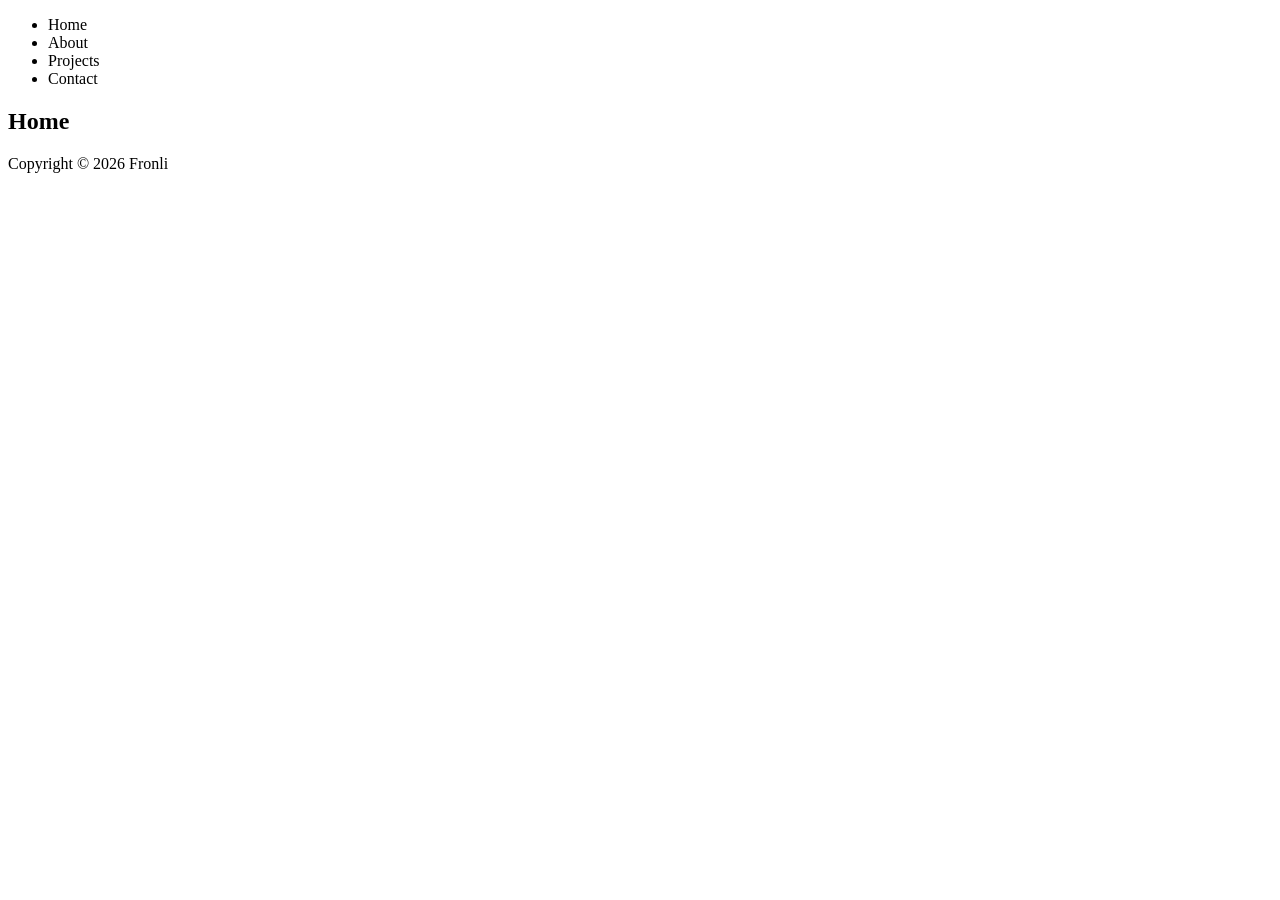
==== index.html @ c6ae8426 "Web Initialization" ====
<!DOCTYPE html>
<html lang="en">
<head>
    <meta charset="UTF-8">
    <meta name="viewport" content="width=device-width, initial-scale=1.0">
    <title>Portofolio</title>
    <link rel="stylesheet" href="style.css">
</head>
<body>
    <nav>
        <ul>
            <li>Home</li>
            <li>About</li>
            <li>Projects</li>
            <li>Contact</li>
        </ul>
    </nav>

    <main>
        <section>
            <h1>Home</h1>
        </section>
    </main>

    <footer>
        <p>Copyright &copy; 2026 Fronli</p>
    </footer>

    <script src="main.js"></script>
</body>
</html>
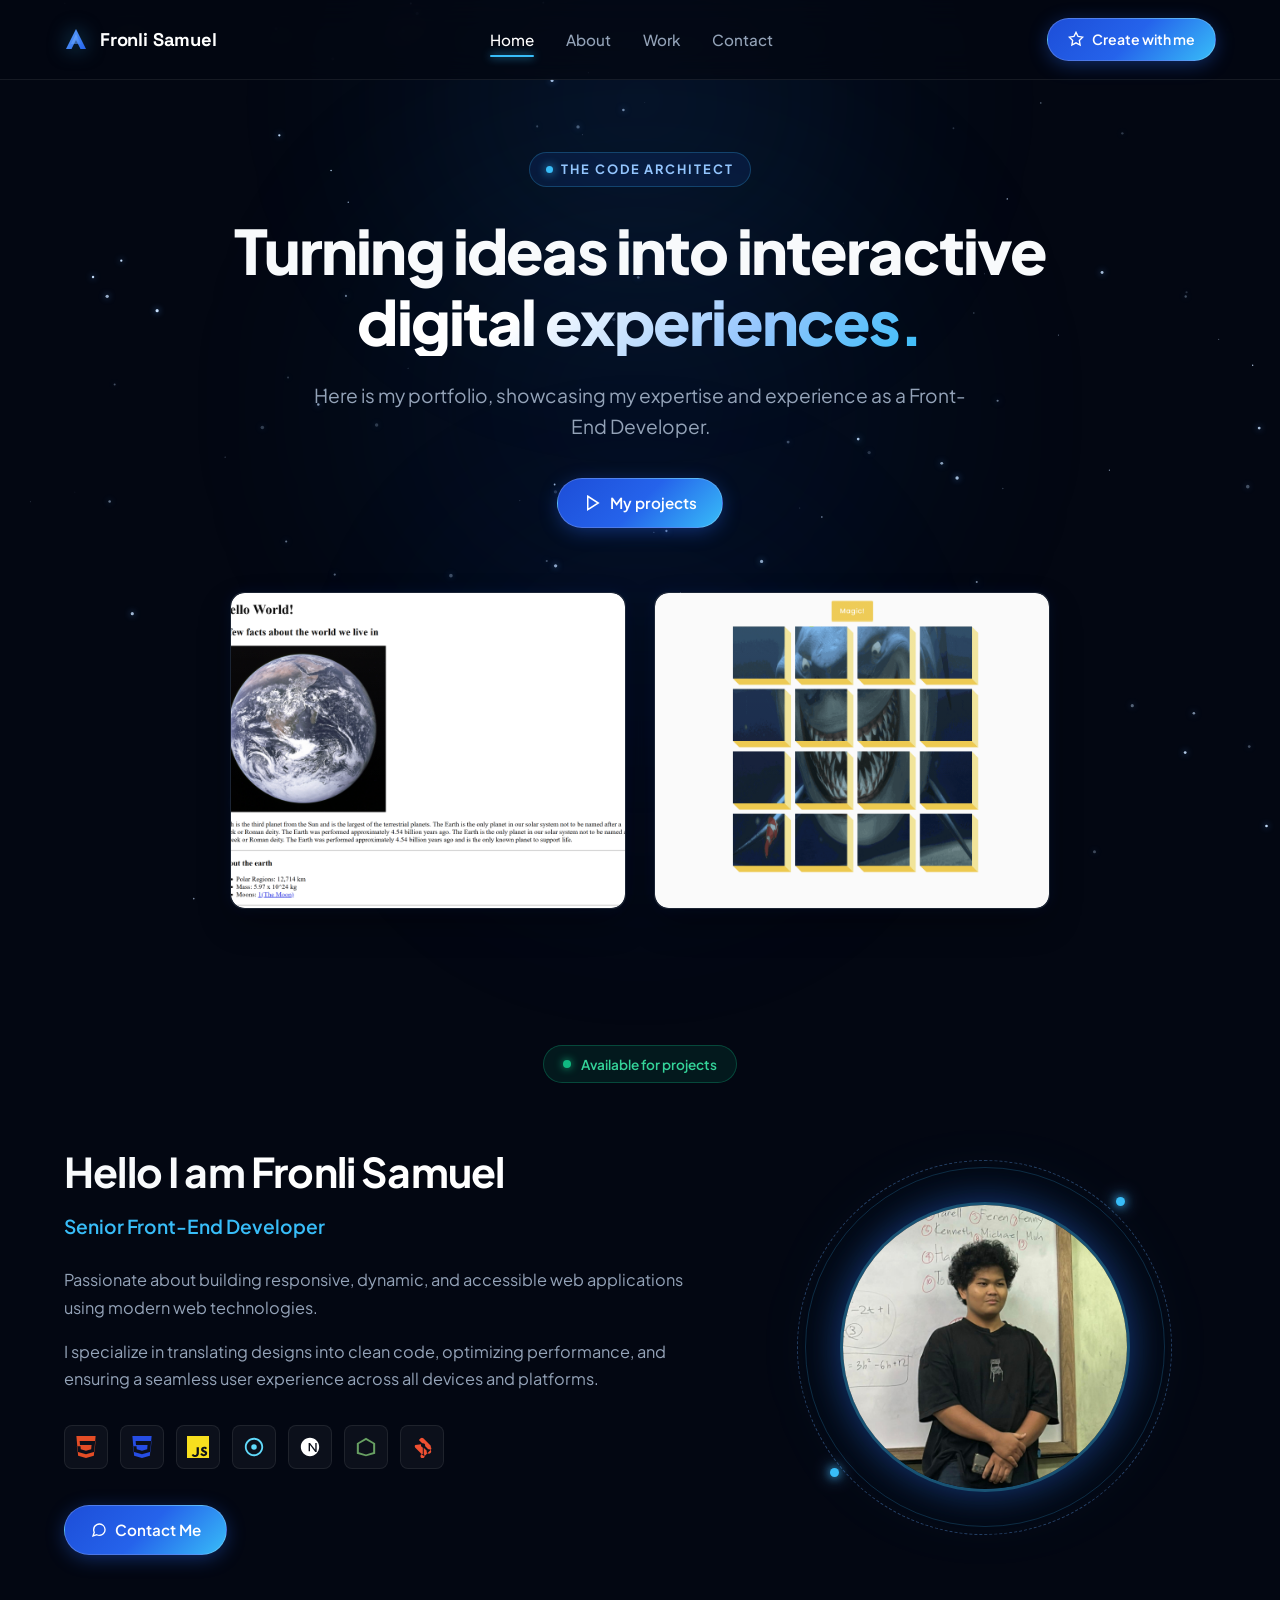
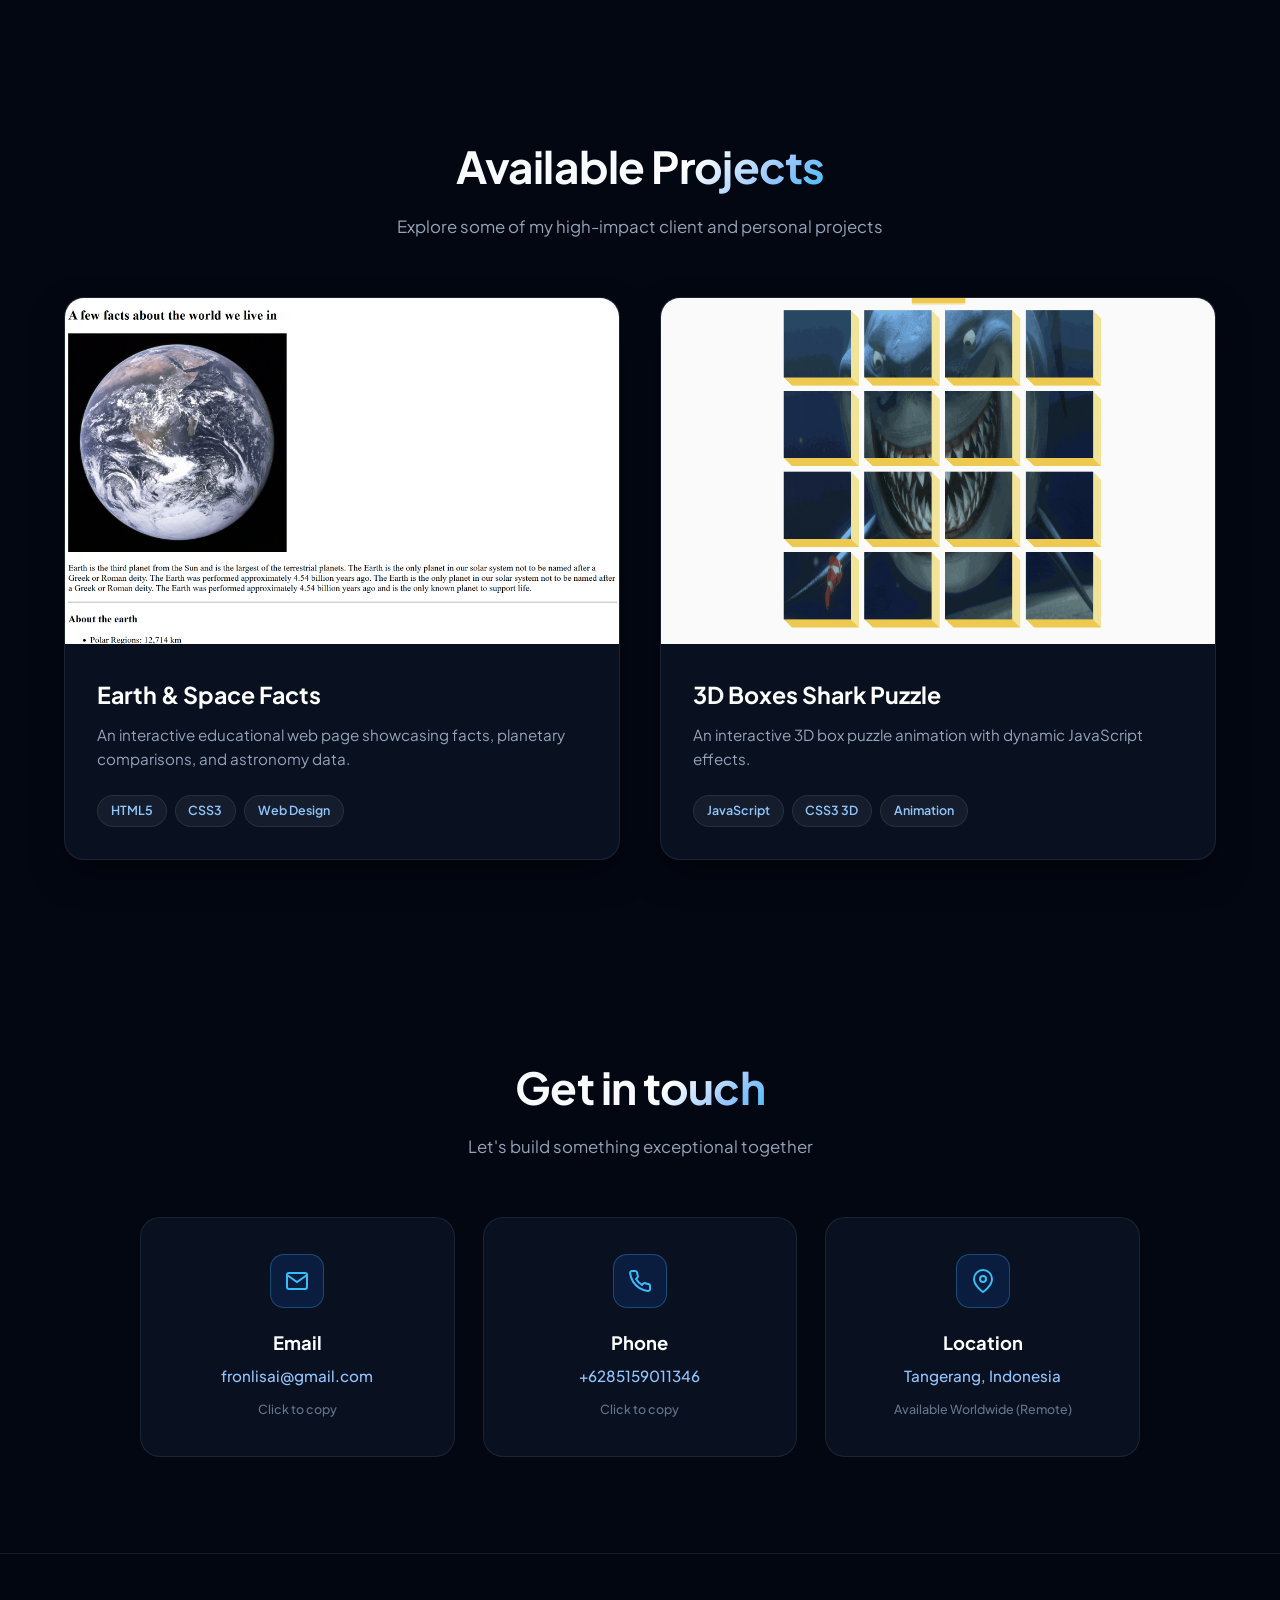
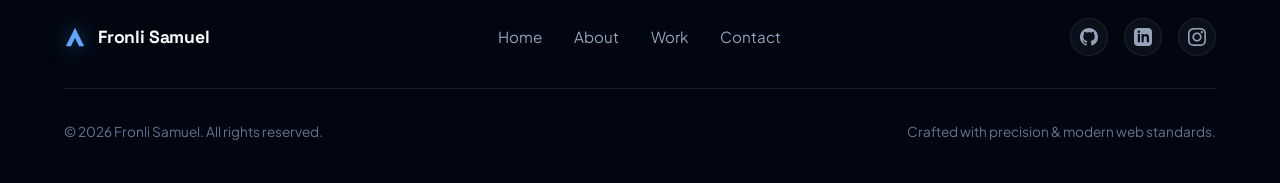
==== commit 01a87c41: "Finish Porto" ====
--- a/index.html
+++ b/index.html
@@ -1,31 +1,394 @@
 <!DOCTYPE html>
 <html lang="en">
 <head>
-    <meta charset="UTF-8">
-    <meta name="viewport" content="width=device-width, initial-scale=1.0">
-    <title>Portofolio</title>
-    <link rel="stylesheet" href="style.css">
+  <meta charset="UTF-8">
+  <meta name="viewport" content="width=device-width, initial-scale=1.0">
+  <title>Fronli Samuel | Senior Front-End Developer Portfolio</title>
+  <meta name="description" content="Portfolio of Fronli Samuel, a Senior Front-End Developer crafting modern, high-performance, and interactive digital web experiences.">
+  
+  <link rel="preconnect" href="https://fonts.googleapis.com">
+  <link rel="preconnect" href="https://fonts.gstatic.com" crossorigin>
+  <link href="https://fonts.googleapis.com/css2?family=Plus+Jakarta+Sans:wght@300;400;500;600;700;800&family=Space+Grotesk:wght@500;700&display=swap" rel="stylesheet">
+  
+  <link rel="stylesheet" href="style.css">
 </head>
 <body>
-    <nav>
-        <ul>
-            <li>Home</li>
-            <li>About</li>
-            <li>Projects</li>
-            <li>Contact</li>
+
+  <canvas id="stars-canvas" class="stars-canvas"></canvas>
+  <div class="ambient-glow glow-top"></div>
+  <div class="ambient-glow glow-middle"></div>
+  <div class="ambient-glow glow-bottom"></div>
+
+  <header class="navbar-wrapper">
+    <nav class="navbar" id="navbar">
+      <a href="#home" class="nav-brand">
+        <span class="brand-icon">
+          <svg width="24" height="24" viewBox="0 0 24 24" fill="none" xmlns="http://www.w3.org/2000/svg">
+            <path d="M12 2L2 22H7.5L12 13L16.5 22H22L12 2Z" fill="url(#brandGrad)" />
+            <path d="M12 7L7 17H17L12 7Z" fill="url(#brandGrad2)" opacity="0.6"/>
+            <defs>
+              <linearGradient id="brandGrad" x1="2" y1="2" x2="22" y2="22" gradientUnits="userSpaceOnUse">
+                <stop stop-color="#60A5FA"/>
+                <stop offset="1" stop-color="#2563EB"/>
+              </linearGradient>
+              <linearGradient id="brandGrad2" x1="7" y1="7" x2="17" y2="17" gradientUnits="userSpaceOnUse">
+                <stop stop-color="#93C5FD"/>
+                <stop offset="1" stop-color="#3B82F6"/>
+              </linearGradient>
+            </defs>
+          </svg>
+        </span>
+        <span class="brand-name">Fronli Samuel</span>
+      </a>
+
+      <ul class="nav-links">
+        <li><a href="#home" class="nav-link active">Home</a></li>
+        <li><a href="#about" class="nav-link">About</a></li>
+        <li><a href="#works" class="nav-link">Work</a></li>
+        <li><a href="#contact" class="nav-link">Contact</a></li>
+      </ul>
+
+      <div class="nav-cta-wrapper">
+        <a href="#contact" class="btn btn-primary btn-pill nav-btn">
+          <svg class="btn-icon" width="16" height="16" viewBox="0 0 24 24" fill="none" stroke="currentColor" stroke-width="2">
+            <path d="M12 2L15.09 8.26L22 9.27L17 14.14L18.18 21.02L12 17.77L5.82 21.02L7 14.14L2 9.27L8.91 8.26L12 2Z"></path>
+          </svg>
+          <span>Create with me</span>
+        </a>
+      </div>
+
+      <button class="mobile-menu-btn" id="mobile-toggle" aria-label="Toggle navigation menu">
+        <span class="bar"></span>
+        <span class="bar"></span>
+        <span class="bar"></span>
+      </button>
+    </nav>
+
+    <div class="mobile-drawer" id="mobile-drawer">
+      <ul class="mobile-nav-links">
+        <li><a href="#home" class="mobile-link">Home</a></li>
+        <li><a href="#about" class="mobile-link">About</a></li>
+        <li><a href="#works" class="mobile-link">Work</a></li>
+        <li><a href="#contact" class="mobile-link">Contact</a></li>
+      </ul>
+      <div class="mobile-drawer-cta">
+        <a href="#contact" class="btn btn-primary btn-pill full-width">
+          <svg class="btn-icon" width="16" height="16" viewBox="0 0 24 24" fill="none" stroke="currentColor" stroke-width="2">
+            <path d="M12 2L15.09 8.26L22 9.27L17 14.14L18.18 21.02L12 17.77L5.82 21.02L7 14.14L2 9.27L8.91 8.26L12 2Z"></path>
+          </svg>
+          <span>Create with me</span>
+        </a>
+      </div>
+    </div>
+  </header>
+
+  <section class="hero-section" id="home">
+    <div class="container hero-container">
+      
+      <div class="hero-badge">
+        <span class="badge-dot"></span>
+        <span class="badge-text">THE CODE ARCHITECT</span>
+      </div>
+
+      <h1 class="hero-title">
+        Turning ideas into interactive <br>
+        <span class="text-gradient">digital experiences.</span>
+      </h1>
+
+      <p class="hero-subtitle">
+        Here is my portfolio, showcasing my expertise and experience as a Front-End Developer.
+      </p>
+      <div class="hero-actions">
+        <a href="#works" class="btn btn-primary btn-pill">
+          <svg class="btn-icon" width="18" height="18" viewBox="0 0 24 24" fill="none" stroke="currentColor" stroke-width="2">
+            <polygon points="5 3 19 12 5 21 5 3"></polygon>
+          </svg>
+          <span>My projects</span>
+        </a>
+      </div>
+
+      <div class="hero-cards-wrapper">
+        <div class="hero-cards-grid">
+          <div class="hero-card" data-tilt>
+            <div class="card-inner">
+              <img src="assets/project_1.png" alt="Earth Project Preview" loading="lazy">
+              <div class="card-glass-glow"></div>
+            </div>
+          </div>
+          <div class="hero-card" data-tilt>
+            <div class="card-inner">
+              <img src="assets/project_2.png" alt="Shark Puzzle Project Preview" loading="lazy">
+              <div class="card-glass-glow"></div>
+            </div>
+          </div>
+        </div>
+      </div>
+
+    </div>
+  </section>
+
+  <section class="about-section" id="about">
+    <div class="container">
+      
+      <div class="section-center-badge">
+        <div class="status-pill">
+          <span class="status-indicator"></span>
+          <span>Available for projects</span>
+        </div>
+      </div>
+
+      <div class="about-grid">
+        <div class="about-content">
+          <h2 class="about-title">Hello I am <span class="text-white">Fronli Samuel</span></h2>
+          <h3 class="about-role">Senior Front-End Developer</h3>
+
+          <div class="about-description">
+            <p>
+              Passionate about building responsive, dynamic, and accessible web applications using modern web technologies.
+            </p>
+            <p>
+              I specialize in translating designs into clean code, optimizing performance, and ensuring a seamless user experience across all devices and platforms.
+            </p>
+          </div>
+
+          <div class="tech-stack-row">
+            <div class="tech-badge" title="HTML5">
+              <svg width="22" height="22" viewBox="0 0 24 24" fill="#E44D26">
+                <path d="M1.5 0h21l-1.91 21.563L11.97 24l-8.58-2.437L1.5 0zm17.43 5.48H5.07l.38 4.29h12.63l-.42 4.7-5.69 1.58-5.69-1.58-.29-3.23H2.03l.53 6.02 9.41 2.61 9.41-2.61.99-11.78z"/>
+              </svg>
+            </div>
+            <div class="tech-badge" title="CSS3">
+              <svg width="22" height="22" viewBox="0 0 24 24" fill="#264DE4">
+                <path d="M1.5 0h21l-1.91 21.563L11.97 24l-8.58-2.437L1.5 0zm17.43 5.48H5.07l.38 4.29h12.63l-.42 4.7-5.69 1.58-5.69-1.58-.29-3.23H2.03l.53 6.02 9.41 2.61 9.41-2.61.99-11.78z"/>
+              </svg>
+            </div>
+            <div class="tech-badge" title="JavaScript">
+              <svg width="22" height="22" viewBox="0 0 24 24" fill="#F7DF1E">
+                <path d="M0 0h24v24H0V0zm22.034 18.276c-.175-1.017-.835-1.879-2.585-2.585l-.621-.252c-.777-.31-.971-.563-.971-.971 0-.447.33-.777.932-.777.621 0 .971.272 1.282.816l1.825-1.126c-.66-1.165-1.631-1.631-3.107-1.631-2.097 0-3.417 1.282-3.417 3.01 0 1.417.854 2.291 2.447 2.951l.621.252c.913.388 1.165.699 1.165 1.184 0 .524-.466.893-1.204.893-1.029 0-1.553-.524-2.02-1.398l-1.883 1.087c.757 1.553 1.961 2.272 3.903 2.272 2.291 0 3.65-1.282 3.65-3.37zm-9.049-5.903H10.5v6.524c0 1.379-.699 1.942-1.845 1.942-.874 0-1.456-.447-1.786-1.087l-1.806 1.107c.718 1.456 1.845 2.078 3.592 2.078 2.505 0 4.32-1.359 4.32-4.039V12.373z"/>
+              </svg>
+            </div>
+            <div class="tech-badge" title="React">
+              <svg width="22" height="22" viewBox="0 0 24 24" fill="#61DAFB">
+                <path d="M12 9a3 3 0 100 6 3 3 0 000-6zm0-7C6.477 2 2 6.477 2 12s4.477 10 10 10 10-4.477 10-10S17.523 2 12 2zm0 18c-4.411 0-8-3.589-8-8s3.589-8 8-8 8 3.589 8 8-3.589 8-8 8z"/>
+              </svg>
+            </div>
+            <div class="tech-badge" title="Next.js">
+              <svg width="22" height="22" viewBox="0 0 24 24" fill="#ffffff">
+                <path d="M11.99 2C6.472 2 2 6.473 2 11.99c0 5.518 4.472 9.99 9.99 9.99 5.519 0 9.99-4.472 9.99-9.99C21.98 6.473 17.509 2 11.99 2zm5.72 15.34l-5.69-7.39v6.55H10.5V7.52h1.56l5.7 7.42V7.52h1.52v9.82h-.57z"/>
+              </svg>
+            </div>
+            <div class="tech-badge" title="Node.js">
+              <svg width="22" height="22" viewBox="0 0 24 24" fill="#68A063">
+                <path d="M12 2l10 5.8v11.6L12 22 2 19.4V7.8L12 2zm0 2.3L4.2 8.7v8.9L12 20.3l7.8-2.7V8.7L12 4.3z"/>
+              </svg>
+            </div>
+            <div class="tech-badge" title="Git">
+              <svg width="22" height="22" viewBox="0 0 24 24" fill="#F05032">
+                <path d="M21.6 10.6l-8.2-8.2c-.8-.8-2.1-.8-2.9 0L8.6 4.3l3.6 3.6c.9-.3 1.9 0 2.5.6.7.7.9 1.7.6 2.5l3.5 3.5c.9-.3 1.9 0 2.5.6 1 .9 1 2.5 0 3.5s-2.5 1-3.5 0c-.7-.7-.9-1.8-.6-2.6l-3.3-3.3v7.3c.3.2.6.5.7.9.6 1.1.2 2.5-.9 3.1-1.1.6-2.5.2-3.1-.9-.6-1.1-.2-2.5.9-3.1.4-.2.9-.3 1.4-.2v-7.3c-.5-.1-1-.4-1.4-.9-.7-.7-.8-1.8-.4-2.7L4.7 9.8c-.8.8-.8 2.1 0 2.9l8.2 8.2c.8.8 2.1.8 2.9 0l5.8-5.8c.8-.8.8-2.1 0-2.9z"/>
+              </svg>
+            </div>
+          </div>
+
+          <div class="about-action">
+            <a href="#contact" class="btn btn-primary btn-pill">
+              <svg class="btn-icon" width="16" height="16" viewBox="0 0 24 24" fill="none" stroke="currentColor" stroke-width="2">
+                <path d="M21 11.5a8.38 8.38 0 0 1-.9 3.8 8.5 8.5 0 0 1-7.6 4.7 8.38 8.38 0 0 1-3.8-.9L3 21l1.9-5.7a8.38 8.38 0 0 1-.9-3.8 8.5 8.5 0 0 1 4.7-7.6 8.38 8.38 0 0 1 3.8-.9h.5a8.48 8.48 0 0 1 8 8v.5z"></path>
+              </svg>
+              <span>Contact Me</span>
+            </a>
+          </div>
+        </div>
+
+        <div class="about-visual">
+          <div class="avatar-orbit-container">
+            <div class="orbit-glow-back"></div>
+            <div class="orbit-ring orbit-ring-outer"></div>
+            <div class="orbit-ring orbit-ring-dashed"></div>
+            <div class="orbit-dot dot-1"></div>
+            <div class="orbit-dot dot-2"></div>
+            <div class="avatar-frame">
+              <img src="assets/fronli calc photo.jpg" alt="Fronli Samuel Portrait" class="avatar-img" loading="lazy">
+            </div>
+          </div>
+        </div>
+      </div>
+
+    </div>
+  </section>
+
+  <section class="works-section" id="works">
+    <div class="container">
+      
+      <div class="section-header text-center">
+        <h2 class="section-title">Available <span class="text-gradient">Projects</span></h2>
+        <p class="section-subtitle">Explore some of my high-impact client and personal projects</p>
+      </div>
+
+      <div class="works-grid">
+        
+        <div class="work-card">
+          <div class="work-image-container">
+            <img src="assets/project_1.png" alt="Earth Information Platform" loading="lazy">
+            <div class="work-overlay">
+              <a href="earth/earth.html" target="_blank" class="btn btn-primary btn-pill btn-sm">
+                <span>View Details</span>
+                <svg width="14" height="14" viewBox="0 0 24 24" fill="none" stroke="currentColor" stroke-width="2">
+                  <line x1="5" y1="12" x2="19" y2="12"></line>
+                  <polyline points="12 5 19 12 12 19"></polyline>
+                </svg>
+              </a>
+            </div>
+          </div>
+          <div class="work-content">
+            <h3 class="work-title">Earth & Space Facts</h3>
+            <p class="work-desc">
+              An interactive educational web page showcasing facts, planetary comparisons, and astronomy data.
+            </p>
+            <div class="work-tags">
+              <span class="tag">HTML5</span>
+              <span class="tag">CSS3</span>
+              <span class="tag">Web Design</span>
+            </div>
+          </div>
+        </div>
+
+        <div class="work-card">
+          <div class="work-image-container">
+            <img src="assets/project_2.png" alt="3D Boxes Shark Puzzle" loading="lazy">
+            <div class="work-overlay">
+              <a href="hiu/index.html" target="_blank" class="btn btn-primary btn-pill btn-sm">
+                <span>View Details</span>
+                <svg width="14" height="14" viewBox="0 0 24 24" fill="none" stroke="currentColor" stroke-width="2">
+                  <line x1="5" y1="12" x2="19" y2="12"></line>
+                  <polyline points="12 5 19 12 12 19"></polyline>
+                </svg>
+              </a>
+            </div>
+          </div>
+          <div class="work-content">
+            <h3 class="work-title">3D Boxes Shark Puzzle</h3>
+            <p class="work-desc">
+              An interactive 3D box puzzle animation with dynamic JavaScript effects.
+            </p>
+            <div class="work-tags">
+              <span class="tag">JavaScript</span>
+              <span class="tag">CSS3 3D</span>
+              <span class="tag">Animation</span>
+            </div>
+          </div>
+        </div>
+
+      </div>
+
+    </div>
+  </section>
+
+  <section class="contact-section" id="contact">
+    <div class="container">
+      
+      <div class="section-header text-center">
+        <h2 class="section-title">Get in <span class="text-gradient">touch</span></h2>
+        <p class="section-subtitle">Let's build something exceptional together</p>
+      </div>
+
+      <div class="contact-grid">
+        
+        <div class="contact-card" data-copy="alex.vance@example.com">
+          <div class="contact-icon-frame">
+            <svg width="24" height="24" viewBox="0 0 24 24" fill="none" stroke="currentColor" stroke-width="2">
+              <rect x="2" y="4" width="20" height="16" rx="2"></rect>
+              <path d="M22 6L12 13L2 6"></path>
+            </svg>
+          </div>
+          <h4 class="contact-label">Email</h4>
+          <p class="contact-value">fronlisai@gmail.com</p>
+          <span class="contact-hint">Click to copy</span>
+        </div>
+
+        <div class="contact-card" data-copy="+62865159011346">
+          <div class="contact-icon-frame">
+            <svg width="24" height="24" viewBox="0 0 24 24" fill="none" stroke="currentColor" stroke-width="2">
+              <path d="M22 16.92v3a2 2 0 0 1-2.18 2 19.79 19.79 0 0 1-8.63-3.07 19.5 19.5 0 0 1-6-6 19.79 19.79 0 0 1-3.07-8.67A2 2 0 0 1 4.11 2h3a2 2 0 0 1 2 1.72 12.84 12.84 0 0 0 .7 2.81 2 2 0 0 1-.45 2.11L8.09 9.91a16 16 0 0 0 6 6l1.27-1.27a2 2 0 0 1 2.11-.45 12.84 12.84 0 0 0 2.81.7A2 2 0 0 1 22 16.92z"></path>
+            </svg>
+          </div>
+          <h4 class="contact-label">Phone</h4>
+          <p class="contact-value">+6285159011346</p>
+          <span class="contact-hint">Click to copy</span>
+        </div>
+
+        <div class="contact-card">
+          <div class="contact-icon-frame">
+            <svg width="24" height="24" viewBox="0 0 24 24" fill="none" stroke="currentColor" stroke-width="2">
+              <path d="M21 10c0 7-9 13-9 13s-9-6-9-13a9 9 0 0 1 18 0z"></path>
+              <circle cx="12" cy="10" r="3"></circle>
+            </svg>
+          </div>
+          <h4 class="contact-label">Location</h4>
+          <p class="contact-value">Tangerang, Indonesia</p>
+          <span class="contact-hint">Available Worldwide (Remote)</span>
+        </div>
+
+      </div>
+
+    </div>
+  </section>
+
+  <footer class="footer">
+    <div class="container footer-container">
+      
+      <div class="footer-row">
+        <a href="#home" class="nav-brand footer-brand">
+          <span class="brand-icon">
+            <svg width="22" height="22" viewBox="0 0 24 24" fill="none">
+              <path d="M12 2L2 22H7.5L12 13L16.5 22H22L12 2Z" fill="#60A5FA" />
+            </svg>
+          </span>
+          <span class="brand-name">Fronli Samuel</span>
+        </a>
+
+        <ul class="footer-links">
+          <li><a href="#home">Home</a></li>
+          <li><a href="#about">About</a></li>
+          <li><a href="#works">Work</a></li>
+          <li><a href="#contact">Contact</a></li>
         </ul>
-    </nav>
-
-    <main>
-        <section>
-            <h1>Home</h1>
-        </section>
-    </main>
-
-    <footer>
-        <p>Copyright &copy; 2026 Fronli</p>
-    </footer>
-
-    <script src="main.js"></script>
+
+        <div class="footer-socials">
+          <a href="https://github.com/Fronli" target="_blank" rel="noopener noreferrer" class="social-icon" aria-label="GitHub">
+            <svg width="18" height="18" viewBox="0 0 24 24" fill="currentColor">
+              <path d="M12 0C5.37 0 0 5.37 0 12c0 5.31 3.435 9.795 8.205 11.385.6.105.825-.255.825-.57 0-.285-.015-1.23-.015-2.235-3.015.555-3.795-.735-4.035-1.41-.135-.345-.72-1.41-1.23-1.695-.42-.225-1.02-.78-.015-.795.945-.015 1.62.87 1.845 1.23 1.08 1.815 2.805 1.305 3.495.99.105-.78.42-1.305.765-1.605-2.67-.3-5.46-1.335-5.46-5.925 0-1.305.465-2.385 1.23-3.225-.12-.3-.54-1.53.12-3.18 0 0 1.005-.315 3.3 1.23.96-.27 1.98-.405 3-.405s2.04.135 3 .405c2.295-1.56 3.3-1.23 3.3-1.23.66 1.65.24 2.88.12 3.18.765.84 1.23 1.905 1.23 3.225 0 4.605-2.805 5.625-5.475 5.925.435.375.81 1.095.81 2.22 0 1.605-.015 2.895-.015 3.3 0 .315.225.69.825.57A12.02 12.02 0 0024 12c0-6.63-5.37-12-12-12z"/>
+            </svg>
+          </a>
+          <a href="https://www.linkedin.com/in/fronli-imanuel-a98012332" target="_blank" rel="noopener noreferrer" class="social-icon" aria-label="LinkedIn">
+            <svg width="18" height="18" viewBox="0 0 24 24" fill="currentColor">
+              <path d="M19 0h-14c-2.761 0-5 2.239-5 5v14c0 2.761 2.239 5 5 5h14c2.762 0 5-2.239 5-5v-14c0-2.761-2.238-5-5-5zm-11 19h-3v-11h3v11zm-1.5-12.268c-.966 0-1.75-.79-1.75-1.764s.784-1.764 1.75-1.764 1.75.79 1.75 1.764-.783 1.764-1.75 1.764zm13.5 12.268h-3v-5.604c0-3.368-4-3.113-4 0v5.604h-3v-11h3v1.765c1.396-2.586 7-2.777 7 2.476v6.759z"/>
+            </svg>
+          </a>
+          <a href="https://www.instagram.com/fronli_/" target="_blank" rel="noopener noreferrer" class="social-icon" aria-label="Instagram">
+            <svg width="18" height="18" viewBox="0 0 24 24" fill="currentColor">
+              <path d="M12 2.163c3.204 0 3.584.012 4.85.07 3.252.148 4.771 1.691 4.919 4.919.058 1.265.069 1.645.069 4.849 0 3.205-.012 3.584-.069 4.849-.149 3.225-1.664 4.771-4.919 4.919-1.266.058-1.644.07-4.85.07-3.204 0-3.584-.012-4.849-.07-3.26-.149-4.771-1.699-4.919-4.92-.058-1.265-.07-1.644-.07-4.849 0-3.204.013-3.583.07-4.849.149-3.227 1.664-4.771 4.919-4.919 1.266-.057 1.645-.069 4.849-.069zm0-2.163c-3.259 0-3.667.014-4.947.072-4.358.2-6.78 2.618-6.98 6.98-.059 1.281-.073 1.689-.073 4.948 0 3.259.014 3.668.072 4.948.2 4.358 2.618 6.78 6.98 6.98 1.281.058 1.689.072 4.948.072 3.259 0 3.668-.014 4.948-.072 4.354-.2 6.782-2.618 6.979-6.98.059-1.28.073-1.689.073-4.948 0-3.259-.014-3.667-.072-4.947-.196-4.354-2.617-6.78-6.979-6.98-1.281-.059-1.69-.073-4.949-.073zm0 5.838c-3.403 0-6.162 2.759-6.162 6.162s2.759 6.163 6.162 6.163 6.162-2.759 6.162-6.163c0-3.403-2.759-6.162-6.162-6.162zm0 10.162c-2.209 0-4-1.79-4-4 0-2.209 1.791-4 4-4s4 1.791 4 4c0 2.21-1.791 4-4 4zm6.406-11.845c-.796 0-1.441.645-1.441 1.44s.645 1.44 1.441 1.44c.795 0 1.439-.645 1.439-1.44s-.644-1.44-1.439-1.44z"/>
+            </svg>
+          </a>
+        </div>
+      </div>
+
+      <div class="footer-divider"></div>
+
+      <div class="footer-bottom">
+        <p class="copyright">© 2026 Fronli Samuel. All rights reserved.</p>
+        <p class="credit">Crafted with precision & modern web standards.</p>
+      </div>
+
+    </div>
+  </footer>
+
+  <div class="toast-notification" id="toast">
+    <svg width="16" height="16" viewBox="0 0 24 24" fill="none" stroke="currentColor" stroke-width="2">
+      <path d="M20 6L9 17L4 12"></path>
+    </svg>
+    <span id="toast-text">Copied to clipboard!</span>
+  </div>
+
+  <script src="main.js"></script>
 </body>
-</html>+</html>
--- a/style.css
+++ b/style.css
@@ -0,0 +1,1414 @@
+:root {
+  --bg-dark: #030712;
+  --bg-card: rgba(13, 23, 42, 0.65);
+  --bg-card-hover: rgba(20, 35, 65, 0.75);
+  --bg-glass-input: rgba(255, 255, 255, 0.04);
+  
+  --border-subtle: rgba(255, 255, 255, 0.08);
+  --border-medium: rgba(255, 255, 255, 0.16);
+  --border-focus: #3b82f6;
+  
+  --primary-blue: #2563eb;
+  --primary-gradient: linear-gradient(135deg, #1d4ed8 0%, #2563eb 50%, #38bdf8 100%);
+  --cyan-accent: #38bdf8;
+  --cyan-glow: rgba(56, 189, 248, 0.35);
+  --blue-glow: rgba(37, 99, 235, 0.45);
+  
+  --text-main: #f8fafc;
+  --text-muted: #94a3b8;
+  --text-dim: #64748b;
+  
+  --font-sans: 'Plus Jakarta Sans', -apple-system, BlinkMacSystemFont, 'Segoe UI', Roboto, sans-serif;
+  --font-display: 'Space Grotesk', var(--font-sans);
+  
+  --radius-sm: 8px;
+  --radius-md: 14px;
+  --radius-lg: 20px;
+  --radius-pill: 9999px;
+  
+  --transition-fast: 0.2s ease;
+  --transition-normal: 0.3s cubic-bezier(0.16, 1, 0.3, 1);
+  --transition-slow: 0.6s cubic-bezier(0.16, 1, 0.3, 1);
+}
+
+/* --- Global Reset & Base Styles --- */
+*, *::before, *::after {
+  box-sizing: border-box;
+  margin: 0;
+  padding: 0;
+}
+
+html {
+  scroll-behavior: smooth;
+  font-size: 16px;
+  color-scheme: dark;
+}
+
+body {
+  font-family: var(--font-sans);
+  background-color: var(--bg-dark);
+  color: var(--text-main);
+  min-height: 100vh;
+  overflow-x: hidden;
+  line-height: 1.6;
+  position: relative;
+  -webkit-font-smoothing: antialiased;
+  -moz-osx-font-smoothing: grayscale;
+}
+
+img {
+  max-width: 100%;
+  height: auto;
+  display: block;
+}
+
+a {
+  color: inherit;
+  text-decoration: none;
+  transition: var(--transition-fast);
+}
+
+button {
+  font-family: inherit;
+  cursor: pointer;
+  border: none;
+  outline: none;
+  background: none;
+}
+
+.container {
+  width: 100%;
+  max-width: 1200px;
+  margin: 0 auto;
+  padding: 0 1.5rem;
+}
+
+/* --- Dynamic Background Canvas & Ambient Lights --- */
+.stars-canvas {
+  position: fixed;
+  top: 0;
+  left: 0;
+  width: 100vw;
+  height: 100vh;
+  z-index: -2;
+  pointer-events: none;
+}
+
+.ambient-glow {
+  position: fixed;
+  border-radius: 50%;
+  filter: blur(120px);
+  pointer-events: none;
+  z-index: -1;
+  opacity: 0.45;
+}
+
+.glow-top {
+  width: 600px;
+  height: 400px;
+  top: -100px;
+  left: 50%;
+  transform: translateX(-50%);
+  background: radial-gradient(circle, rgba(37, 99, 235, 0.4) 0%, rgba(56, 189, 248, 0.15) 50%, transparent 80%);
+}
+
+.glow-middle {
+  width: 700px;
+  height: 500px;
+  top: 45%;
+  left: 50%;
+  transform: translate(-50%, -50%);
+  background: radial-gradient(circle, rgba(30, 64, 175, 0.35) 0%, rgba(14, 165, 233, 0.1) 60%, transparent 80%);
+}
+
+.glow-bottom {
+  width: 600px;
+  height: 400px;
+  bottom: 0;
+  left: 50%;
+  transform: translateX(-50%);
+  background: radial-gradient(circle, rgba(37, 99, 235, 0.25) 0%, transparent 70%);
+}
+
+/* --- Common UI Utilities --- */
+.text-gradient {
+  background: linear-gradient(135deg, #ffffff 30%, #93c5fd 70%, #38bdf8 100%);
+  -webkit-background-clip: text;
+  -webkit-text-fill-color: transparent;
+  display: inline-block;
+}
+
+.text-white {
+  color: #ffffff;
+}
+
+.text-center {
+  text-align: center;
+}
+
+/* Buttons */
+.btn {
+  display: inline-flex;
+  align-items: center;
+  justify-content: center;
+  gap: 0.5rem;
+  padding: 0.75rem 1.6rem;
+  font-size: 0.95rem;
+  font-weight: 600;
+  border-radius: var(--radius-sm);
+  transition: all var(--transition-normal);
+  cursor: pointer;
+  white-space: nowrap;
+}
+
+.btn-pill {
+  border-radius: var(--radius-pill);
+}
+
+.btn-sm {
+  padding: 0.5rem 1.1rem;
+  font-size: 0.85rem;
+}
+
+.btn-primary {
+  background: var(--primary-gradient);
+  color: #ffffff;
+  box-shadow: 0 4px 20px -2px var(--blue-glow);
+  border: 1px solid rgba(255, 255, 255, 0.2);
+}
+
+.btn-primary:hover {
+  transform: translateY(-2px);
+  box-shadow: 0 8px 25px 0 var(--blue-glow);
+  filter: brightness(1.08);
+}
+
+.btn-primary:active {
+  transform: translateY(0);
+}
+
+.btn-glass {
+  background: rgba(255, 255, 255, 0.05);
+  color: #e2e8f0;
+  border: 1px solid var(--border-medium);
+  backdrop-filter: blur(8px);
+}
+
+.btn-glass:hover {
+  background: rgba(255, 255, 255, 0.1);
+  border-color: rgba(255, 255, 255, 0.3);
+  color: #ffffff;
+  transform: translateY(-2px);
+}
+
+/* Section Header Structure */
+.section-header {
+  margin-bottom: 3.5rem;
+}
+
+.section-title {
+  font-size: clamp(2rem, 3.5vw, 2.75rem);
+  font-weight: 700;
+  letter-spacing: -0.02em;
+  margin-bottom: 0.75rem;
+}
+
+.section-subtitle {
+  color: var(--text-muted);
+  font-size: 1.05rem;
+  max-width: 600px;
+  margin: 0 auto;
+}
+
+/* ==========================================================================
+   NAVBAR
+   ========================================================================== */
+.navbar-wrapper {
+  position: sticky;
+  top: 0;
+  left: 0;
+  width: 100%;
+  z-index: 100;
+  background: rgba(3, 7, 18, 0.75);
+  backdrop-filter: blur(16px);
+  -webkit-backdrop-filter: blur(16px);
+  border-bottom: 1px solid var(--border-subtle);
+  transition: all var(--transition-normal);
+}
+
+.navbar-wrapper.scrolled {
+  background: rgba(3, 7, 18, 0.9);
+  border-bottom-color: rgba(255, 255, 255, 0.1);
+  box-shadow: 0 10px 30px rgba(0, 0, 0, 0.3);
+}
+
+.navbar {
+  max-width: 1200px;
+  margin: 0 auto;
+  padding: 1.1rem 1.5rem;
+  display: flex;
+  align-items: center;
+  justify-content: space-between;
+}
+
+.nav-brand {
+  display: flex;
+  align-items: center;
+  gap: 0.75rem;
+  font-weight: 700;
+  font-size: 1.15rem;
+  color: #ffffff;
+  letter-spacing: -0.01em;
+}
+
+.brand-icon {
+  display: flex;
+  align-items: center;
+  justify-content: center;
+  filter: drop-shadow(0 0 10px rgba(56, 189, 248, 0.5));
+}
+
+.brand-name {
+  font-family: var(--font-display);
+}
+
+.nav-links {
+  display: flex;
+  align-items: center;
+  list-style: none;
+  gap: 2rem;
+}
+
+.nav-link {
+  font-size: 0.95rem;
+  font-weight: 500;
+  color: var(--text-muted);
+  position: relative;
+  padding: 0.25rem 0;
+}
+
+.nav-link:hover,
+.nav-link.active {
+  color: #ffffff;
+}
+
+.nav-link.active::after {
+  content: '';
+  position: absolute;
+  bottom: -4px;
+  left: 0;
+  width: 100%;
+  height: 2px;
+  background: var(--cyan-accent);
+  border-radius: 2px;
+  box-shadow: 0 0 8px var(--cyan-accent);
+}
+
+.nav-cta-wrapper .nav-btn {
+  padding: 0.6rem 1.25rem;
+  font-size: 0.88rem;
+}
+
+/* Mobile Toggle */
+.mobile-menu-btn {
+  display: none;
+  flex-direction: column;
+  gap: 5px;
+  padding: 0.5rem;
+}
+
+.mobile-menu-btn .bar {
+  width: 24px;
+  height: 2px;
+  background-color: var(--text-main);
+  border-radius: 2px;
+  transition: all var(--transition-normal);
+}
+
+.mobile-menu-btn.active .bar:nth-child(1) {
+  transform: translateY(7px) rotate(45deg);
+}
+.mobile-menu-btn.active .bar:nth-child(2) {
+  opacity: 0;
+}
+.mobile-menu-btn.active .bar:nth-child(3) {
+  transform: translateY(-7px) rotate(-45deg);
+}
+
+/* Mobile Drawer */
+.mobile-drawer {
+  display: none;
+  background: rgba(6, 11, 26, 0.98);
+  border-bottom: 1px solid var(--border-subtle);
+  padding: 1.5rem;
+  backdrop-filter: blur(20px);
+}
+
+.mobile-drawer.open {
+  display: block;
+  animation: slideDown 0.3s ease;
+}
+
+@keyframes slideDown {
+  from { opacity: 0; transform: translateY(-10px); }
+  to { opacity: 1; transform: translateY(0); }
+}
+
+.mobile-nav-links {
+  list-style: none;
+  display: flex;
+  flex-direction: column;
+  gap: 1.25rem;
+  margin-bottom: 1.5rem;
+}
+
+.mobile-link {
+  font-size: 1.1rem;
+  font-weight: 500;
+  color: var(--text-muted);
+  display: block;
+}
+
+.mobile-link:hover {
+  color: #ffffff;
+}
+
+.full-width {
+  width: 100%;
+}
+
+/* ==========================================================================
+   HERO SECTION
+   ========================================================================== */
+.hero-section {
+  padding: 4.5rem 0 3.5rem;
+  text-align: center;
+  position: relative;
+}
+
+.hero-container {
+  display: flex;
+  flex-direction: column;
+  align-items: center;
+}
+
+.hero-badge {
+  display: inline-flex;
+  align-items: center;
+  gap: 0.5rem;
+  padding: 0.4rem 1rem;
+  border-radius: var(--radius-pill);
+  background: rgba(37, 99, 235, 0.12);
+  border: 1px solid rgba(56, 189, 248, 0.25);
+  margin-bottom: 1.75rem;
+}
+
+.badge-dot {
+  width: 7px;
+  height: 7px;
+  border-radius: 50%;
+  background-color: var(--cyan-accent);
+  box-shadow: 0 0 10px var(--cyan-accent);
+  animation: pulseDot 2s infinite ease-in-out;
+}
+
+@keyframes pulseDot {
+  0%, 100% { transform: scale(1); opacity: 1; }
+  50% { transform: scale(1.3); opacity: 0.7; }
+}
+
+.badge-text {
+  font-size: 0.8rem;
+  font-weight: 700;
+  letter-spacing: 0.15em;
+  color: #93c5fd;
+  text-transform: uppercase;
+}
+
+.hero-title {
+  font-size: clamp(2.4rem, 4.8vw, 4.2rem);
+  font-weight: 800;
+  line-height: 1.15;
+  letter-spacing: -0.03em;
+  max-width: 900px;
+  margin-bottom: 1.5rem;
+}
+
+.hero-subtitle {
+  font-size: clamp(1rem, 1.8vw, 1.2rem);
+  color: var(--text-muted);
+  max-width: 660px;
+  margin-bottom: 2.25rem;
+  line-height: 1.6;
+}
+
+.hero-actions {
+  display: flex;
+  align-items: center;
+  justify-content: center;
+  gap: 1.25rem;
+  margin-bottom: 4rem;
+  flex-wrap: wrap;
+}
+
+/* 2-Card Hero Gallery */
+.hero-cards-wrapper {
+  width: 100%;
+  max-width: 820px;
+  margin: 0 auto;
+  perspective: 1000px;
+}
+
+.hero-cards-grid {
+  display: grid;
+  grid-template-columns: repeat(2, 1fr);
+  gap: 1.75rem;
+  width: 100%;
+}
+
+.hero-card {
+  position: relative;
+  border-radius: var(--radius-md);
+  overflow: hidden;
+  background: var(--bg-card);
+  border: 1px solid var(--border-subtle);
+  box-shadow: 0 15px 35px -5px rgba(0, 0, 0, 0.4), 0 0 15px rgba(37, 99, 235, 0.1);
+  transition: all var(--transition-normal);
+}
+
+.hero-card:hover {
+  transform: translateY(-8px) scale(1.02);
+  border-color: rgba(56, 189, 248, 0.4);
+  box-shadow: 0 20px 40px -5px rgba(0, 0, 0, 0.6), 0 0 25px rgba(56, 189, 248, 0.25);
+}
+
+.hero-card .card-inner {
+  position: relative;
+  width: 100%;
+  aspect-ratio: 4 / 3.2;
+  overflow: hidden;
+  border-radius: var(--radius-md);
+}
+
+.hero-card img {
+  width: 100%;
+  height: 100%;
+  object-fit: cover;
+  transition: transform var(--transition-slow);
+}
+
+.hero-card:hover img {
+  transform: scale(1.05);
+}
+
+.card-glass-glow {
+  position: absolute;
+  inset: 0;
+  background: linear-gradient(180deg, rgba(255, 255, 255, 0.05) 0%, transparent 60%);
+  pointer-events: none;
+}
+
+/* ==========================================================================
+   ABOUT SECTION
+   ========================================================================== */
+.about-section {
+  padding: 5rem 0;
+  position: relative;
+}
+
+.section-center-badge {
+  display: flex;
+  justify-content: center;
+  margin-bottom: 3.5rem;
+}
+
+.status-pill {
+  display: inline-flex;
+  align-items: center;
+  gap: 0.6rem;
+  padding: 0.45rem 1.2rem;
+  background: rgba(16, 185, 129, 0.1);
+  border: 1px solid rgba(16, 185, 129, 0.3);
+  border-radius: var(--radius-pill);
+  font-size: 0.85rem;
+  font-weight: 600;
+  color: #34d399;
+}
+
+.status-indicator {
+  width: 8px;
+  height: 8px;
+  border-radius: 50%;
+  background-color: #10b981;
+  box-shadow: 0 0 8px #10b981;
+}
+
+.about-grid {
+  display: grid;
+  grid-template-columns: 1.15fr 0.85fr;
+  gap: 4rem;
+  align-items: center;
+}
+
+.about-content {
+  display: flex;
+  flex-direction: column;
+}
+
+.about-title {
+  font-size: clamp(2rem, 3.2vw, 2.6rem);
+  font-weight: 700;
+  margin-bottom: 0.4rem;
+  letter-spacing: -0.02em;
+}
+
+.about-role {
+  font-size: 1.2rem;
+  font-weight: 600;
+  color: var(--cyan-accent);
+  margin-bottom: 1.5rem;
+}
+
+.about-description {
+  color: var(--text-muted);
+  font-size: 1.02rem;
+  line-height: 1.7;
+  display: flex;
+  flex-direction: column;
+  gap: 1rem;
+  margin-bottom: 2rem;
+}
+
+.tech-stack-row {
+  display: flex;
+  align-items: center;
+  flex-wrap: wrap;
+  gap: 0.75rem;
+  margin-bottom: 2.25rem;
+}
+
+.tech-badge {
+  width: 44px;
+  height: 44px;
+  display: flex;
+  align-items: center;
+  justify-content: center;
+  border-radius: var(--radius-sm);
+  background: rgba(255, 255, 255, 0.04);
+  border: 1px solid var(--border-subtle);
+  transition: all var(--transition-fast);
+  cursor: default;
+}
+
+.tech-badge:hover {
+  background: rgba(255, 255, 255, 0.08);
+  border-color: rgba(56, 189, 248, 0.4);
+  transform: translateY(-3px);
+  box-shadow: 0 6px 15px rgba(0, 0, 0, 0.3);
+}
+
+/* Orbital Avatar Design */
+.about-visual {
+  display: flex;
+  justify-content: center;
+  align-items: center;
+}
+
+.avatar-orbit-container {
+  position: relative;
+  width: 380px;
+  height: 380px;
+  display: flex;
+  align-items: center;
+  justify-content: center;
+}
+
+.orbit-glow-back {
+  position: absolute;
+  width: 320px;
+  height: 320px;
+  border-radius: 50%;
+  background: radial-gradient(circle, rgba(37, 99, 235, 0.5) 0%, rgba(56, 189, 248, 0.15) 50%, transparent 70%);
+  filter: blur(40px);
+  z-index: 1;
+}
+
+.avatar-frame {
+  position: relative;
+  width: 290px;
+  height: 290px;
+  border-radius: 50%;
+  overflow: hidden;
+  border: 3px solid rgba(56, 189, 248, 0.4);
+  box-shadow: 0 0 35px rgba(37, 99, 235, 0.4), inset 0 0 20px rgba(0, 0, 0, 0.5);
+  z-index: 3;
+  background-color: #050b1d;
+}
+
+.avatar-img {
+  width: 100%;
+  height: 100%;
+  object-fit: cover;
+  object-position: center top;
+}
+
+.orbit-ring {
+  position: absolute;
+  border-radius: 50%;
+  pointer-events: none;
+}
+
+.orbit-ring-outer {
+  width: 360px;
+  height: 360px;
+  border: 1px solid rgba(56, 189, 248, 0.2);
+  z-index: 2;
+}
+
+.orbit-ring-dashed {
+  width: 375px;
+  height: 375px;
+  border: 1.5px dashed rgba(96, 165, 250, 0.35);
+  z-index: 2;
+  animation: rotateOrbit 30s linear infinite;
+}
+
+@keyframes rotateOrbit {
+  from { transform: rotate(0deg); }
+  to { transform: rotate(360deg); }
+}
+
+.orbit-dot {
+  position: absolute;
+  width: 9px;
+  height: 9px;
+  border-radius: 50%;
+  background-color: var(--cyan-accent);
+  box-shadow: 0 0 10px var(--cyan-accent), 0 0 18px #60a5fa;
+  z-index: 4;
+}
+
+.dot-1 {
+  top: 40px;
+  right: 50px;
+}
+
+.dot-2 {
+  bottom: 60px;
+  left: 35px;
+}
+
+/* ==========================================================================
+   MEET OUR CUSTOMERS
+   ========================================================================== */
+.customers-section {
+  padding: 3rem 0;
+  border-top: 1px solid var(--border-subtle);
+  border-bottom: 1px solid var(--border-subtle);
+  background: rgba(7, 14, 30, 0.4);
+}
+
+.customers-wrapper {
+  display: flex;
+  align-items: center;
+  justify-content: space-between;
+  gap: 3rem;
+  flex-wrap: wrap;
+}
+
+.customers-text {
+  max-width: 320px;
+}
+
+.customers-title {
+  font-size: 1.25rem;
+  font-weight: 700;
+  color: #ffffff;
+  margin-bottom: 0.3rem;
+}
+
+.customers-subtitle {
+  font-size: 0.88rem;
+  color: var(--text-muted);
+}
+
+.customers-logos {
+  display: flex;
+  align-items: center;
+  gap: 2.5rem;
+  flex-wrap: wrap;
+}
+
+.customer-logo-item {
+  display: flex;
+  align-items: center;
+  gap: 0.6rem;
+  color: var(--text-muted);
+  font-size: 1.05rem;
+  font-weight: 600;
+  letter-spacing: -0.01em;
+  opacity: 0.75;
+  transition: all var(--transition-fast);
+}
+
+.customer-logo-item:hover {
+  opacity: 1;
+  color: #ffffff;
+  transform: translateY(-2px);
+}
+
+.customer-logo-item .logo-icon {
+  color: var(--cyan-accent);
+}
+
+/* ==========================================================================
+   FEATURED WORKS
+   ========================================================================== */
+.works-section {
+  padding: 6rem 0;
+}
+
+.works-grid {
+  display: grid;
+  grid-template-columns: repeat(2, 1fr);
+  gap: 2.5rem;
+}
+
+.work-card {
+  background: var(--bg-card);
+  border: 1px solid var(--border-subtle);
+  border-radius: var(--radius-lg);
+  overflow: hidden;
+  box-shadow: 0 15px 35px -5px rgba(0, 0, 0, 0.5);
+  transition: all var(--transition-normal);
+  display: flex;
+  flex-direction: column;
+}
+
+.work-card:hover {
+  transform: translateY(-8px);
+  border-color: rgba(56, 189, 248, 0.4);
+  box-shadow: 0 25px 50px -10px rgba(0, 0, 0, 0.7), 0 0 25px rgba(37, 99, 235, 0.2);
+}
+
+.work-image-container {
+  position: relative;
+  width: 100%;
+  aspect-ratio: 16 / 10;
+  overflow: hidden;
+  background-color: #070e20;
+}
+
+.work-image-container img {
+  width: 100%;
+  height: 100%;
+  object-fit: cover;
+  transition: transform var(--transition-slow);
+}
+
+.work-card:hover .work-image-container img {
+  transform: scale(1.04);
+}
+
+.work-overlay {
+  position: absolute;
+  inset: 0;
+  background: rgba(3, 7, 18, 0.6);
+  backdrop-filter: blur(4px);
+  display: flex;
+  align-items: center;
+  justify-content: center;
+  opacity: 0;
+  transition: opacity var(--transition-normal);
+}
+
+.work-card:hover .work-overlay {
+  opacity: 1;
+}
+
+.work-content {
+  padding: 2rem;
+  display: flex;
+  flex-direction: column;
+  flex-grow: 1;
+}
+
+.work-title {
+  font-size: 1.45rem;
+  font-weight: 700;
+  color: #ffffff;
+  margin-bottom: 0.6rem;
+}
+
+.work-desc {
+  color: var(--text-muted);
+  font-size: 0.95rem;
+  line-height: 1.6;
+  margin-bottom: 1.5rem;
+  flex-grow: 1;
+}
+
+.work-tags {
+  display: flex;
+  gap: 0.5rem;
+  flex-wrap: wrap;
+}
+
+.tag {
+  font-size: 0.78rem;
+  font-weight: 600;
+  padding: 0.3rem 0.8rem;
+  border-radius: var(--radius-pill);
+  background: rgba(255, 255, 255, 0.05);
+  border: 1px solid var(--border-subtle);
+  color: #93c5fd;
+}
+
+/* ==========================================================================
+   TESTIMONIALS SECTION
+   ========================================================================== */
+.testimonials-section {
+  padding: 5rem 0 6rem;
+  position: relative;
+}
+
+.testimonial-slider-container {
+  max-width: 860px;
+  margin: 0 auto;
+  position: relative;
+  display: flex;
+  align-items: center;
+  justify-content: space-between;
+  gap: 1.5rem;
+}
+
+.slider-arrow {
+  width: 48px;
+  height: 48px;
+  border-radius: 50%;
+  background: rgba(255, 255, 255, 0.05);
+  border: 1px solid var(--border-medium);
+  color: var(--text-muted);
+  display: flex;
+  align-items: center;
+  justify-content: center;
+  flex-shrink: 0;
+  transition: all var(--transition-fast);
+  backdrop-filter: blur(8px);
+}
+
+.slider-arrow:hover {
+  background: rgba(37, 99, 235, 0.3);
+  border-color: var(--cyan-accent);
+  color: #ffffff;
+  transform: scale(1.08);
+  box-shadow: 0 0 15px rgba(56, 189, 248, 0.3);
+}
+
+.testimonial-slide {
+  text-align: center;
+  padding: 1.5rem 1rem;
+  flex-grow: 1;
+  transition: opacity 0.3s ease, transform 0.3s ease;
+}
+
+.quote-mark {
+  font-size: 4rem;
+  line-height: 1;
+  font-family: serif;
+  color: var(--cyan-accent);
+  opacity: 0.25;
+  margin-bottom: -1rem;
+}
+
+.testimonial-quote {
+  font-size: clamp(1.15rem, 2.2vw, 1.45rem);
+  font-weight: 500;
+  color: #f1f5f9;
+  line-height: 1.6;
+  font-style: italic;
+  margin-bottom: 2rem;
+  max-width: 680px;
+  margin-left: auto;
+  margin-right: auto;
+}
+
+.client-meta {
+  display: flex;
+  flex-direction: column;
+  align-items: center;
+  gap: 0.35rem;
+}
+
+.client-avatar-frame {
+  width: 58px;
+  height: 58px;
+  border-radius: 50%;
+  overflow: hidden;
+  border: 2px solid var(--cyan-accent);
+  box-shadow: 0 0 15px rgba(56, 189, 248, 0.3);
+  margin-bottom: 0.4rem;
+}
+
+.client-avatar-frame img {
+  width: 100%;
+  height: 100%;
+  object-fit: cover;
+}
+
+.client-name {
+  font-size: 1.1rem;
+  font-weight: 700;
+  color: #ffffff;
+}
+
+.client-role {
+  font-size: 0.88rem;
+  color: var(--text-muted);
+}
+
+.star-rating {
+  display: flex;
+  gap: 3px;
+  margin-top: 0.3rem;
+}
+
+.star {
+  color: #fbbf24;
+  font-size: 1rem;
+}
+
+.slider-dots {
+  display: flex;
+  justify-content: center;
+  gap: 0.6rem;
+  margin-top: 2rem;
+}
+
+.slider-dots .dot {
+  width: 8px;
+  height: 8px;
+  border-radius: 50%;
+  background-color: rgba(255, 255, 255, 0.2);
+  cursor: pointer;
+  transition: all var(--transition-fast);
+}
+
+.slider-dots .dot.active {
+  width: 24px;
+  border-radius: var(--radius-pill);
+  background-color: var(--cyan-accent);
+  box-shadow: 0 0 10px var(--cyan-accent);
+}
+
+/* ==========================================================================
+   FAQ SECTION
+   ========================================================================== */
+.faq-section {
+  padding: 5rem 0;
+}
+
+.faq-container {
+  max-width: 800px;
+}
+
+.faq-accordion {
+  display: flex;
+  flex-direction: column;
+  gap: 1rem;
+}
+
+.faq-item {
+  background: var(--bg-card);
+  border: 1px solid var(--border-subtle);
+  border-radius: var(--radius-md);
+  overflow: hidden;
+  transition: all var(--transition-fast);
+}
+
+.faq-item:hover {
+  border-color: rgba(56, 189, 248, 0.3);
+}
+
+.faq-item.active {
+  border-color: rgba(56, 189, 248, 0.4);
+  background: var(--bg-card-hover);
+  box-shadow: 0 10px 25px -5px rgba(0, 0, 0, 0.4);
+}
+
+.faq-question {
+  width: 100%;
+  display: flex;
+  align-items: center;
+  justify-content: space-between;
+  padding: 1.25rem 1.5rem;
+  text-align: left;
+  font-size: 1.05rem;
+  font-weight: 600;
+  color: #ffffff;
+  gap: 1rem;
+}
+
+.faq-icon {
+  display: flex;
+  align-items: center;
+  justify-content: center;
+  color: var(--cyan-accent);
+  transition: transform var(--transition-normal);
+  flex-shrink: 0;
+}
+
+.faq-item.active .faq-icon {
+  transform: rotate(180deg);
+}
+
+.faq-answer {
+  max-height: 0;
+  overflow: hidden;
+  transition: max-height var(--transition-normal), padding var(--transition-normal);
+  padding: 0 1.5rem;
+  color: var(--text-muted);
+  font-size: 0.95rem;
+  line-height: 1.7;
+}
+
+.faq-item.active .faq-answer {
+  max-height: 200px;
+  padding: 0 1.5rem 1.4rem;
+}
+
+/* ==========================================================================
+   CONTACT SECTION
+   ========================================================================== */
+.contact-section {
+  padding: 6rem 0;
+}
+
+.contact-grid {
+  display: grid;
+  grid-template-columns: repeat(3, 1fr);
+  gap: 1.75rem;
+  max-width: 1000px;
+  margin: 0 auto;
+}
+
+.contact-card {
+  background: var(--bg-card);
+  border: 1px solid var(--border-subtle);
+  border-radius: var(--radius-lg);
+  padding: 2.25rem 1.75rem;
+  text-align: center;
+  display: flex;
+  flex-direction: column;
+  align-items: center;
+  transition: all var(--transition-normal);
+  cursor: pointer;
+  position: relative;
+  overflow: hidden;
+}
+
+.contact-card::before {
+  content: '';
+  position: absolute;
+  top: 0;
+  left: 0;
+  width: 100%;
+  height: 2px;
+  background: linear-gradient(90deg, transparent, var(--cyan-accent), transparent);
+  opacity: 0;
+  transition: opacity var(--transition-normal);
+}
+
+.contact-card:hover {
+  transform: translateY(-6px);
+  border-color: rgba(56, 189, 248, 0.4);
+  background: var(--bg-card-hover);
+  box-shadow: 0 20px 40px -10px rgba(0, 0, 0, 0.6), 0 0 20px rgba(56, 189, 248, 0.2);
+}
+
+.contact-card:hover::before {
+  opacity: 1;
+}
+
+.contact-icon-frame {
+  width: 54px;
+  height: 54px;
+  border-radius: var(--radius-md);
+  background: rgba(37, 99, 235, 0.15);
+  border: 1px solid rgba(56, 189, 248, 0.3);
+  display: flex;
+  align-items: center;
+  justify-content: center;
+  color: var(--cyan-accent);
+  margin-bottom: 1.25rem;
+  transition: transform var(--transition-fast);
+}
+
+.contact-card:hover .contact-icon-frame {
+  transform: scale(1.1);
+  box-shadow: 0 0 15px rgba(56, 189, 248, 0.4);
+}
+
+.contact-label {
+  font-size: 1.15rem;
+  font-weight: 700;
+  color: #ffffff;
+  margin-bottom: 0.4rem;
+}
+
+.contact-value {
+  color: #93c5fd;
+  font-size: 0.95rem;
+  font-weight: 500;
+  margin-bottom: 0.75rem;
+  word-break: break-word;
+}
+
+.contact-hint {
+  font-size: 0.78rem;
+  color: var(--text-dim);
+  font-weight: 500;
+}
+
+.contact-card:hover .contact-hint {
+  color: var(--cyan-accent);
+}
+
+/* ==========================================================================
+   FOOTER
+   ========================================================================== */
+.footer {
+  padding: 4rem 0 2.5rem;
+  border-top: 1px solid var(--border-subtle);
+  background: rgba(3, 7, 18, 0.9);
+}
+
+.footer-container {
+  display: flex;
+  flex-direction: column;
+  gap: 2rem;
+}
+
+.footer-row {
+  display: flex;
+  align-items: center;
+  justify-content: space-between;
+  gap: 2rem;
+  flex-wrap: wrap;
+}
+
+.footer-brand {
+  font-size: 1.1rem;
+}
+
+.footer-links {
+  display: flex;
+  align-items: center;
+  list-style: none;
+  gap: 2rem;
+}
+
+.footer-links a {
+  color: var(--text-muted);
+  font-size: 0.95rem;
+}
+
+.footer-links a:hover {
+  color: #ffffff;
+}
+
+.footer-socials {
+  display: flex;
+  align-items: center;
+  gap: 1rem;
+}
+
+.social-icon {
+  width: 38px;
+  height: 38px;
+  border-radius: 50%;
+  background: rgba(255, 255, 255, 0.04);
+  border: 1px solid var(--border-subtle);
+  display: flex;
+  align-items: center;
+  justify-content: center;
+  color: var(--text-muted);
+  transition: all var(--transition-fast);
+}
+
+.social-icon:hover {
+  background: rgba(37, 99, 235, 0.2);
+  border-color: var(--cyan-accent);
+  color: #ffffff;
+  transform: translateY(-3px);
+  box-shadow: 0 0 12px rgba(56, 189, 248, 0.3);
+}
+
+.footer-divider {
+  width: 100%;
+  height: 1px;
+  background: var(--border-subtle);
+}
+
+.footer-bottom {
+  display: flex;
+  align-items: center;
+  justify-content: space-between;
+  font-size: 0.85rem;
+  color: var(--text-dim);
+  flex-wrap: wrap;
+  gap: 1rem;
+}
+
+/* ==========================================================================
+   TOAST NOTIFICATION
+   ========================================================================== */
+.toast-notification {
+  position: fixed;
+  bottom: 2rem;
+  right: 2rem;
+  background: rgba(15, 23, 42, 0.95);
+  border: 1px solid var(--cyan-accent);
+  box-shadow: 0 10px 25px rgba(0, 0, 0, 0.6), 0 0 20px rgba(56, 189, 248, 0.3);
+  backdrop-filter: blur(12px);
+  padding: 0.85rem 1.4rem;
+  border-radius: var(--radius-pill);
+  display: flex;
+  align-items: center;
+  gap: 0.6rem;
+  color: #ffffff;
+  font-size: 0.9rem;
+  font-weight: 600;
+  transform: translateY(100px);
+  opacity: 0;
+  visibility: hidden;
+  transition: all 0.3s cubic-bezier(0.16, 1, 0.3, 1);
+  z-index: 999;
+}
+
+.toast-notification.show {
+  transform: translateY(0);
+  opacity: 1;
+  visibility: visible;
+}
+
+.toast-notification svg {
+  color: #34d399;
+}
+
+/* ==========================================================================
+   RESPONSIVE DESIGN (MEDIA QUERIES)
+   ========================================================================== */
+@media (max-width: 992px) {
+  .hero-cards-grid {
+    grid-template-columns: repeat(2, 1fr);
+  }
+
+  .about-grid {
+    grid-template-columns: 1fr;
+    text-align: center;
+    gap: 3rem;
+  }
+
+  .about-content {
+    align-items: center;
+  }
+
+  .tech-stack-row {
+    justify-content: center;
+  }
+
+  .works-grid {
+    grid-template-columns: 1fr;
+    max-width: 650px;
+    margin: 0 auto;
+  }
+
+  .contact-grid {
+    grid-template-columns: 1fr;
+    max-width: 450px;
+  }
+}
+
+@media (max-width: 768px) {
+  .nav-links,
+  .nav-cta-wrapper {
+    display: none;
+  }
+
+  .mobile-menu-btn {
+    display: flex;
+  }
+
+  .customers-wrapper {
+    flex-direction: column;
+    text-align: center;
+    gap: 2rem;
+  }
+
+  .customers-text {
+    max-width: 100%;
+  }
+
+  .customers-logos {
+    justify-content: center;
+    gap: 1.5rem;
+  }
+
+  .testimonial-slider-container {
+    padding: 0 0.5rem;
+  }
+
+  .slider-arrow {
+    display: none;
+  }
+
+  .footer-row {
+    flex-direction: column;
+    text-align: center;
+    gap: 1.5rem;
+  }
+
+  .footer-links {
+    flex-wrap: wrap;
+    justify-content: center;
+    gap: 1.25rem;
+  }
+
+  .footer-bottom {
+    flex-direction: column;
+    text-align: center;
+    gap: 0.5rem;
+  }
+}
+
+@media (max-width: 640px) {
+  .hero-cards-grid {
+    grid-template-columns: 1fr;
+    max-width: 400px;
+    margin: 0 auto;
+  }
+}
+
+@media (max-width: 480px) {
+
+  .avatar-orbit-container {
+    width: 290px;
+    height: 290px;
+  }
+
+  .avatar-frame {
+    width: 230px;
+    height: 230px;
+  }
+
+  .orbit-ring-outer {
+    width: 275px;
+    height: 275px;
+  }
+
+  .orbit-ring-dashed {
+    width: 285px;
+    height: 285px;
+  }
+}
